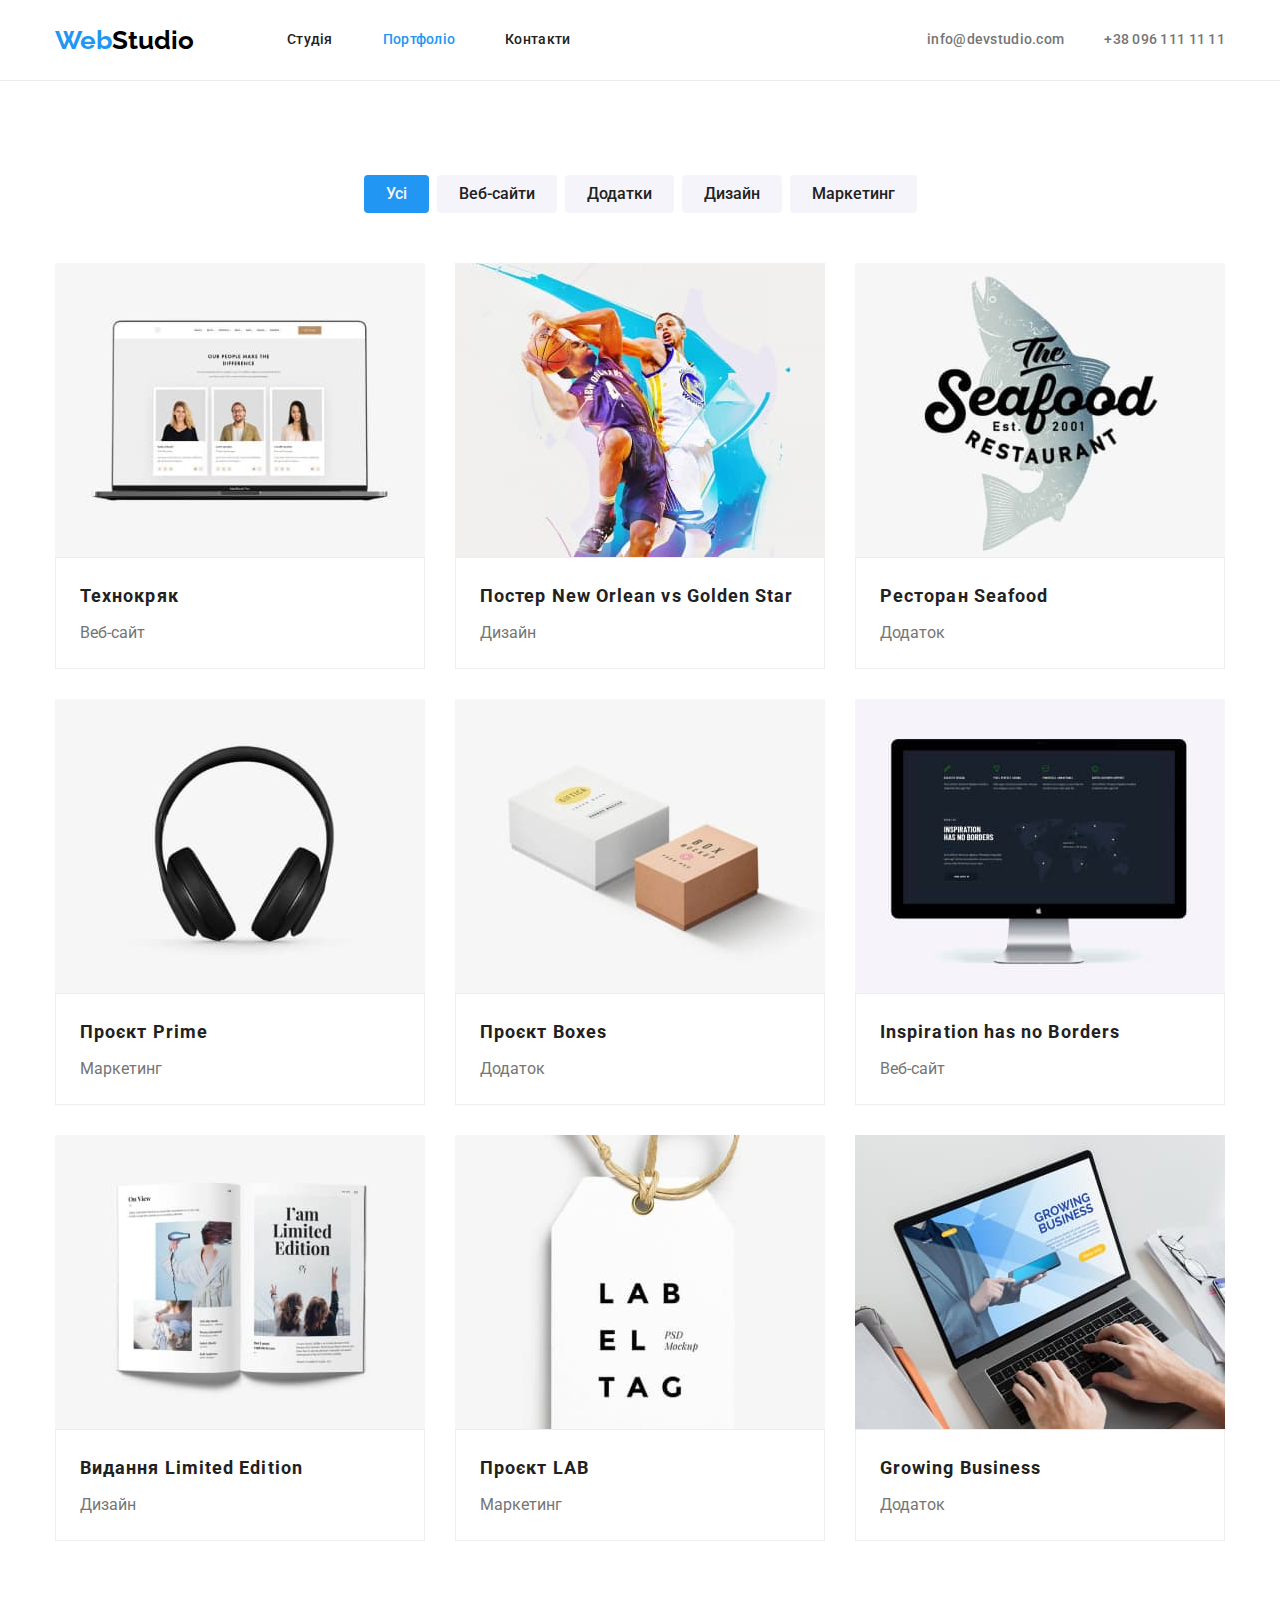
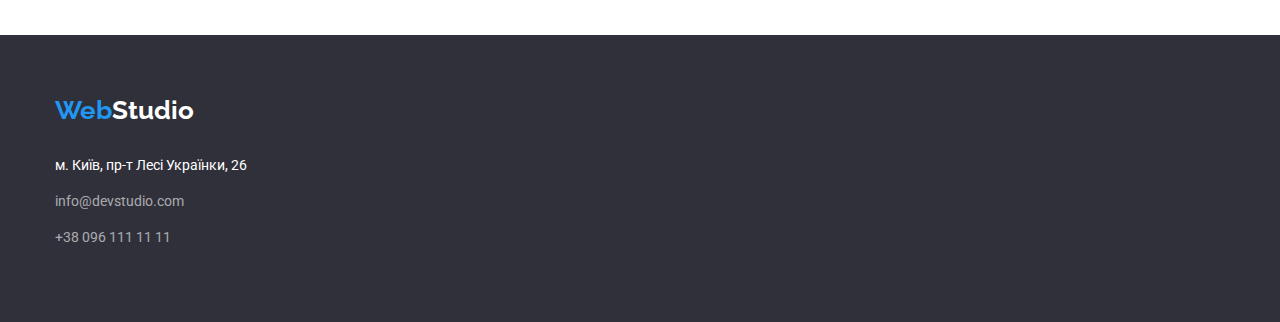
==== portfolio.html @ 4dd289cd "Initial commit" ====
<!DOCTYPE html>
<html lang="uk">
  <head>
    <meta charset="UTF-8" />
    <meta http-equiv="X-UA-Compatible" content="IE=edge" />
    <meta name="viewport" content="width=device-width, initial-scale=1.0" />
    <title>Портфоліо</title>
    <link
      href="https://fonts.googleapis.com/css2?family=Raleway:wght@700&family=Roboto:wght@400;500;700;900&display=swap"
      rel="stylesheet"
    />
    <link
      rel="stylesheet"
      href="https://cdnjs.cloudflare.com/ajax/libs/modern-normalize/1.1.0/modern-normalize.min.css"
    />
    <link rel="stylesheet" href="./css/styles.css" />
  </head>
  <body>
    <!--Шапка профілю-->
    <header class="header">
      <div class="container main-nav">
        <a href="./index.html" class="logo link"><span class="accent">Web</span>Studio</a>
        <nav class="nav-style">
          <ul class="site-nav list">
            <li class="item"><a href="./index.html" class="link">Студія</a></li>
            <li class="item"><a href="./portfolio.html" class="link current">Портфоліо</a></li>
            <li class="item"><a href="" class="link">Контакти</a></li>
          </ul>
        </nav>
        <ul class="auth-nav list">
          <li class="item">
            <a href="mailto:info@devstudio.com" class="link">info@devstudio.com</a>
          </li>
          <li class="item"><a href="tel:+380961111111" class="link">+38 096 111 11 11</a></li>
        </ul>
      </div>
    </header>
    <main>
      <!--Послуги-->
      <section class="section">
        <div class="container">
          <h1 class="visually-hidden">Портфоліо</h1>
          <ul class="page list">
            <li><button type="button" class="page-button current">Усі</button></li>
            <li><button type="button" class="page-button">Веб-сайти</button></li>
            <li><button type="button" class="page-button">Додатки</button></li>
            <li><button type="button" class="page-button">Дизайн</button></li>
            <li><button type="button" class="page-button">Маркетинг</button></li>
          </ul>
          <ul class="blok list">
            <li class="flex-element">
              <a href="" class="link">
                <img
                  class="images"
                  src="./images/img1.jpg"
                  alt="Технокряк"
                  width="370"
                  height="294"
                />
                <div class="wrapper border">
                  <h2 class="blok-titlle">Технокряк</h2>
                  <p class="blok-text">Веб-сайт</p>
                </div>
              </a>
            </li>
            <li class="flex-element">
              <a href="" class="link">
                <img
                  class="images"
                  src="./images/img2.jpg"
                  alt="Постер New Orlean vs Golden Star"
                  width="370"
                  height="294"
                />
                <div class="wrapper border">
                  <h2 class="blok-titlle">Постер New Orlean vs Golden Star</h2>
                  <p class="blok-text">Дизайн</p>
                </div>
              </a>
            </li>
            <li class="flex-element">
              <a href="" class="link">
                <img
                  class="images"
                  src="./images/img3.jpg"
                  alt="Ресторан Seafood"
                  width="370"
                  height="294"
                />
                <div class="wrapper border">
                  <h2 class="blok-titlle">Ресторан Seafood</h2>
                  <p class="blok-text">Додаток</p>
                </div>
              </a>
            </li>
            <li class="flex-element">
              <a href="" class="link">
                <img
                  class="images"
                  src="./images/img4.jpg"
                  alt="Проєкт Prime"
                  width="370"
                  height="294"
                />
                <div class="wrapper border">
                  <h2 class="blok-titlle">Проєкт Prime</h2>
                  <p class="blok-text">Маркетинг</p>
                </div>
              </a>
            </li>
            <li class="flex-element">
              <a href="" class="link">
                <img
                  class="images"
                  src="./images/img5.jpg"
                  alt="Проєкт Boxes"
                  width="370"
                  height="294"
                />
                <div class="wrapper border">
                  <h2 class="blok-titlle">Проєкт Boxes</h2>
                  <p class="blok-text">Додаток</p>
                </div>
              </a>
            </li>
            <li class="flex-element">
              <a href="" class="link">
                <img
                  class="images"
                  src="./images/img6.jpg"
                  alt="Inspiration has no Borders"
                  width="370"
                  height="294"
                />
                <div class="wrapper border">
                  <h2 class="blok-titlle">Inspiration has no Borders</h2>
                  <p class="blok-text">Веб-сайт</p>
                </div>
              </a>
            </li>
            <li class="flex-element">
              <a href="" class="link">
                <img
                  class="images"
                  src="./images/img7.jpg"
                  alt="Видання Limited Edition"
                  width="370"
                  height="294"
                />
                <div class="wrapper border">
                  <h2 class="blok-titlle">Видання Limited Edition</h2>
                  <p class="blok-text">Дизайн</p>
                </div>
              </a>
            </li>
            <li class="flex-element">
              <a href="" class="link">
                <img
                  class="images"
                  src="./images/img8.jpg"
                  alt="Проєкт LAB"
                  width="370"
                  height="294"
                />
                <div class="wrapper border">
                  <h2 class="blok-titlle">Проєкт LAB</h2>
                  <p class="blok-text">Маркетинг</p>
                </div>
              </a>
            </li>
            <li class="flex-element">
              <a href="" class="link">
                <img
                  class="images"
                  src="./images/img9.jpg"
                  alt="Growing Business"
                  width="370"
                  height="294"
                />
                <div class="wrapper border">
                  <h2 class="blok-titlle">Growing Business</h2>
                  <p class="blok-text">Додаток</p>
                </div>
              </a>
            </li>
          </ul>
        </div>
      </section>
    </main>
    <!--Футер-->
    <footer class="footer">
      <div class="container">
        <a href="./index.html" class="logo link retreat"><span class="accent">Web</span>Studio</a>
        <address>
          <ul class="footer-nav list">
            <li class="footer-style">
              <a href="https://goo.gl/maps/CPtrU1FHBa2aNyZL9" class="adress link"
                >м. Київ, пр-т Лесі Українки, 26</a
              >
            </li>
            <li class="footer-style">
              <a href="mailto:info@devstudio.com" class="contacts link">info@devstudio.com</a>
            </li>
            <li class="footer-style">
              <a href="tel:+380961111111" class="contacts link">+38 096 111 11 11</a>
            </li>
          </ul>
        </address>
      </div>
    </footer>
  </body>
</html>
---- css/styles.css ----
html {
    box-sizing: border-box;
}
*,
*::before,
*::after {
    box-sizing: inherit;
}

h1, h2, h3, p, ul {
    margin-top: 0px;
    margin-bottom: 0px;
}

:root {
    --primary-text-color: #212121;
    --tittle-text-color: #757575;
    --accent-color-blue: #2196F3;
    --accent-color-white: #FFFFFF;
    --additional-text-color: #000000;
    --background-color-gray: #2F303A;
    --additional-text-transparent : rgba(255, 255, 255, 0.6);
    --background-color-for-button : #F5F4FA;
    --border-for-header-color: #ECECEC;
    --border-for-card-color:#EEEEEE;
}

body{
    color: var(--primary-text-color);
    font-family: Roboto, sans-serif; 
} 
/* Загальні налаштування */
.container {
    margin-left: auto;
    margin-right: auto;
    padding-left: 15px;
    padding-right: 15px;
    width: 1200px;
}
.images {
    display: block;
    max-width: 100%;
    height: auto;
}
.section {
    padding: 94px 0;
}
.no-padding {
    padding-top: 0;
}
.list {
    list-style: none;
    padding-left: 0;
}
.link {
    text-decoration: none;
}  

/* Шапка */
.header {
    border-bottom: 1px solid var(--border-for-header-color);
}
.logo{
    color: var(--additional-text-color);
    font-family: Raleway, sans-serif;
    font-weight: 700;
    font-size: 26px;
    line-height: 1.19;
}
.accent{
    color: var(--accent-color-blue);
}
.site-nav, .auth-nav {
    font-weight: 500;
    font-size: 14px;
    line-height: 1.14;
    letter-spacing: 0.02em;
}
.site-nav {
    display: flex;
    padding-left: 0;
}
.auth-nav {
    display: flex;
    margin-left: auto;
}
.site-nav .item + .item {
    margin-left: 50px;
}
.auth-nav .item + .item {
    margin-left: 40px;
}
.site-nav .link {
    display: block;
    padding: 32px 0;
    color: var(--primary-text-color);    
}
.site-nav .link:hover, .site-nav .link:focus {
    color: var(--accent-color-blue)
}
.site-nav .current {
    color: var(--accent-color-blue);
}
.auth-nav .link {
    color: var(--tittle-text-color);
}
.auth-nav .link:hover, .auth-nav .link:focus{
    color: var(--accent-color-blue);
}
.auth-nav .current {
    color: var(--accent-color-blue); 
}
.main-nav {
    display: flex;
    align-items: center;
}
.nav-style { 
    margin-left: 93px;
}

/* Герой */
.hero {
    padding: 200px 0;
    text-align: center;
    background-color: var(--background-color-gray);
    letter-spacing: 0.06em;
}
.hero .hero-titlle {
    text-transform: uppercase;
    margin: 0 auto 30px;
    width: 696px;
    color: var(--accent-color-white);
    font-weight: 900;
    font-size: 44px;
    line-height: 1.36;
}
.hero-button {
    display: inline;
    padding: 10px 24px;
    width: 200px;
    border: none;
    border-radius: 4px;
    cursor: pointer;
    color: var(--accent-color-white);
    background-color: var(--accent-color-blue);
    font-family: inherit;
    font-weight: 700;
    font-size: 16px;
    line-height: 1.88;
    
}
.hero-button:hover, .hero-button:focus {
    background-color: #188CE8;
}

/* Переваги */
.position {
    display: flex;
    gap: 30px;
}
.visually-hidden {
    position: absolute;
    white-space: nowrap;
    width: 1px;
    height: 1px;
    overflow: hidden;
    clip: rect(0 0 0 0);
    clip-path: inset(50%);
    margin: -1px;
}
.advantage-style {
    width: 270px;
}
.section-text, .aside-text { 
    color: var(--tittle-text-color);
}
.section-titlle {
    margin-bottom: 10px;
    font-weight: 700;
    font-size: 14px;
    line-height: 1.14;
    text-transform: uppercase;
}
.section-text {
    font-size: 14px;
    line-height: 1.7;
}

/* Приклади робіт та Працівники*/
.exemple {
    display: flex;
    gap: 30px;
}
.heading {
    margin-bottom: 50px;
    font-weight: 700;
    font-size: 36px;
    line-height: 1.17;
    text-align: center;
}
.aside-titlle {
    margin-bottom: 10px;
    font-weight: 500;
    font-size: 16px;
    line-height: 1.19;
}
.aside-text {
    font-size: 16px;
    line-height: 1.19;
}
.design {
    background-color: var(--background-color-for-button);
}
.design-color {
    background-color: var(--accent-color-white);
    padding: 30px 0;
    width: 270px;
    text-align: center;
    border-radius: 0px 0px 4px 4px;
}
.team {
    display: flex;
    gap: 30px;
}

/* Футер */
.footer {
    background-color: var(--background-color-gray);
    padding: 60px 0;
}
.retreat {
    display: block ;
    margin-bottom: 28px;
}
.footer .logo {
    color: var(--accent-color-white);
}
.footer-nav .adress {
    color: var(--accent-color-white);
    font-size: 14px;
    line-height: 1.71;
    font-style: normal;
}
.footer-nav .adress:hover,
.footer-nav .adress:focus {
    color: var(--accent-color-blue);
}
.footer-nav .contacts {
    color: var(--additional-text-transparent);
    font-size: 14px;
    line-height: 1.71;
    font-style: normal;
}
.footer-nav .contacts:hover,
.footer-nav .contacts:focus {
    color: var(--accent-color-blue);
}
.footer-style {
    margin-bottom: 12px;
}
.no-margin {
    margin-bottom: 0;
}
/* Додаткове оформлення для Портфоліо */
/* Кнопки */
.page .page-button {
    display: inline;
    border: transparent;
    border-radius: 4px;
    padding: 6px 22px;
    cursor: pointer;
    color: var(--primary-text-color);
    background-color: var(--background-color-for-button);
    font-family: inherit;
    font-weight: 500;
    font-size: 16px;
    line-height: 1.63;
    text-align: center;
}
.wrapper {
    padding: 20px 24px;
}
.border {
    border: 1px solid var(--border-for-card-color);
}
.page {
    display: flex;
    justify-content: center;
    gap: 8px;
    margin-bottom: 50px;
}
.page .page-button:hover, .page .page-button:focus {
    color: var(--accent-color-white);
    background-color: var(--accent-color-blue);
}
.page .current {
    color: var(--background-color-for-button);
    background-color: var(--accent-color-blue);
}

/* Герой Портфоліо */
.blok .blok-titlle {
    margin-bottom: 4px;
    color: var(--primary-text-color);
    font-size: 18px;
    line-height: 2;
    letter-spacing: 0.06em;
    text-decoration: none;
    
}
.blok .blok-text {
    text-decoration: none;
    color: var(--tittle-text-color);
    font-size: 16px;
    line-height: 1.88;
}
.blok {
    display: flex;
    flex-wrap: wrap;
    gap: 30px;
}
.flex-element {
    width: calc((100% - 60px) / 3);
}
.flex-element :nth-child(3n) {
    margin-right: 0;
}
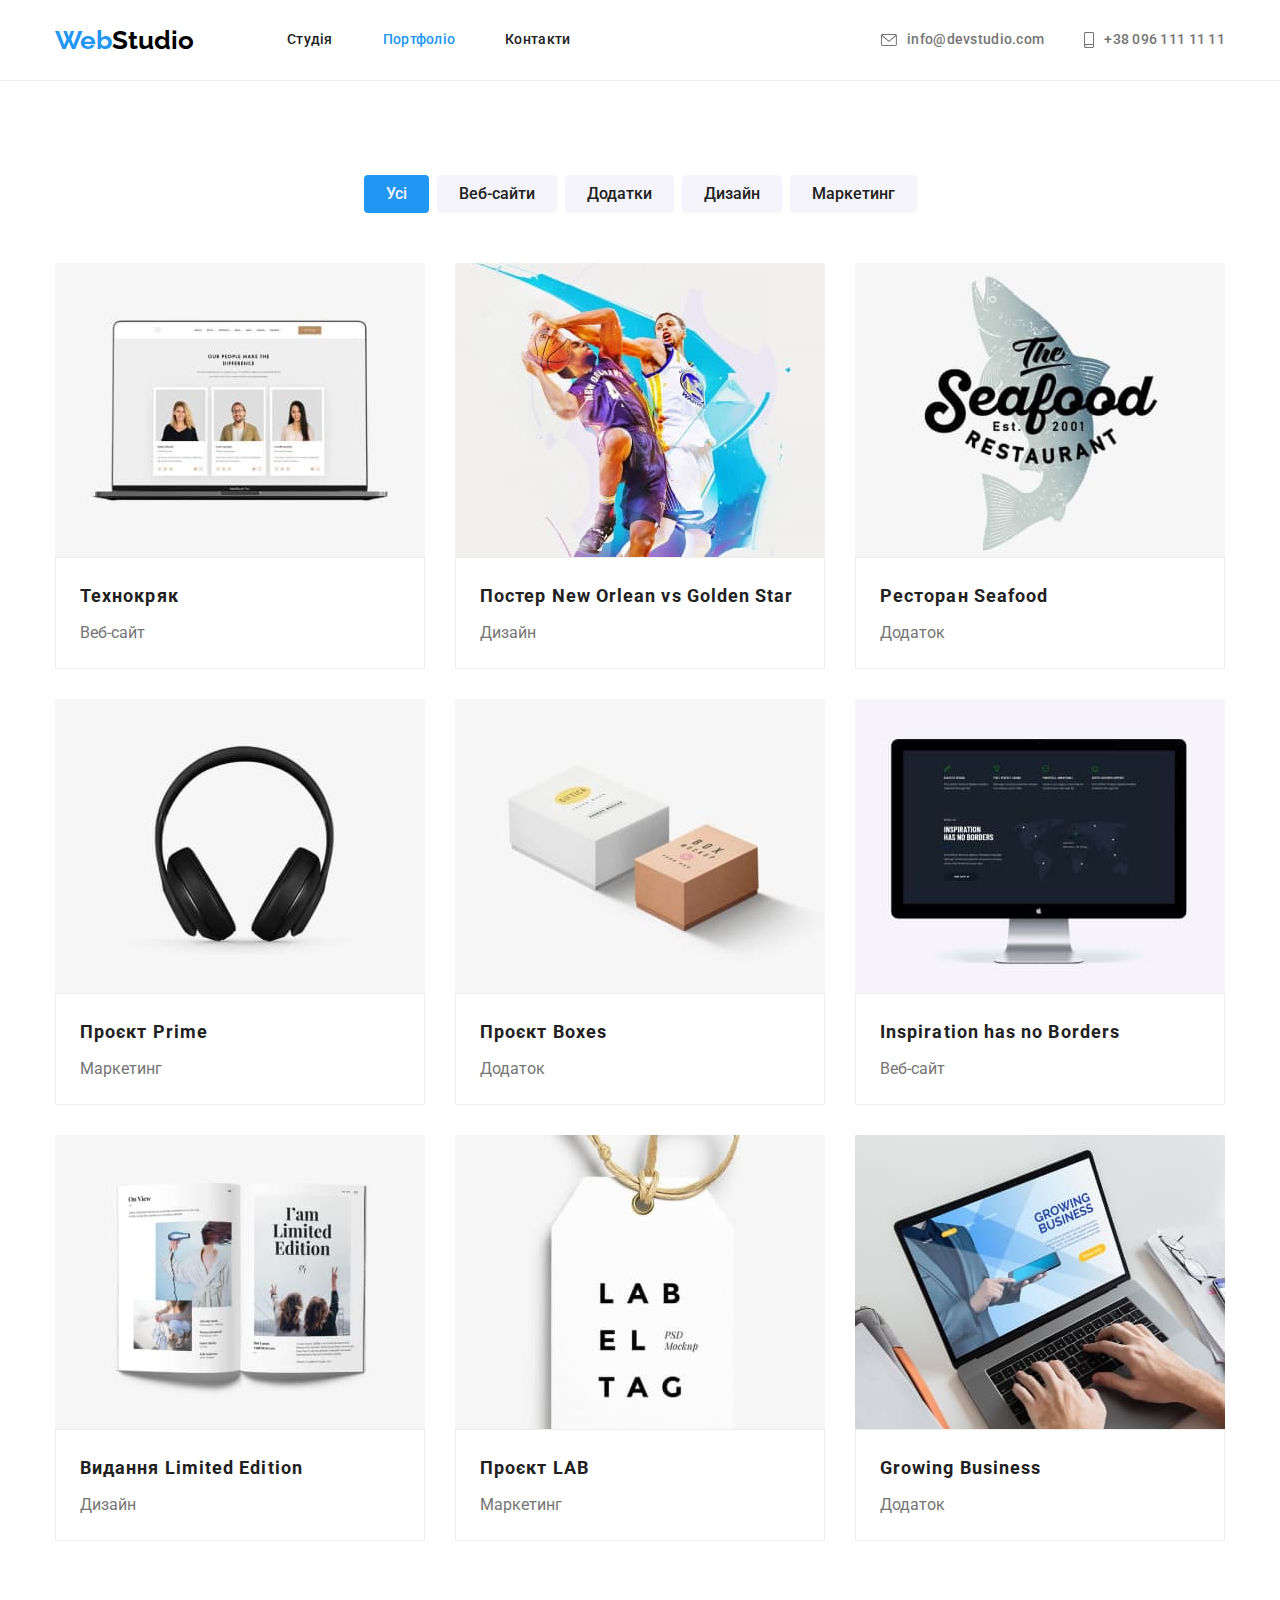
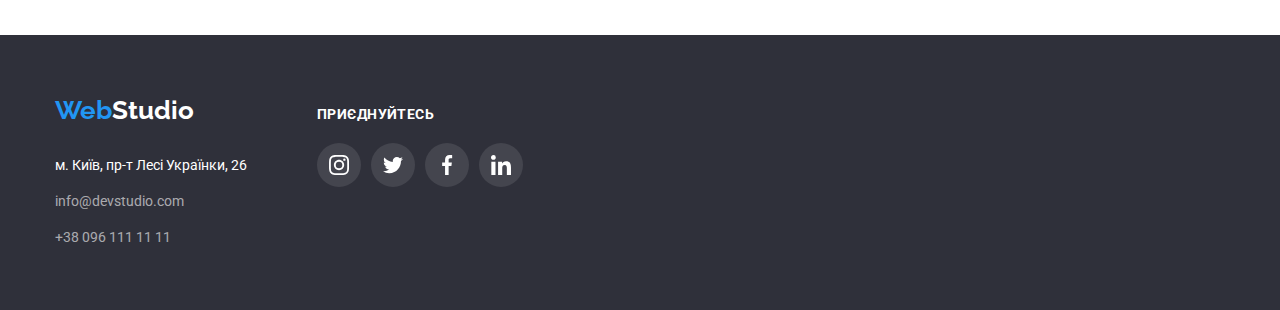
==== commit b7567207: "Додала іконки" ====
--- a/portfolio.html
+++ b/portfolio.html
@@ -29,9 +29,17 @@
         </nav>
         <ul class="auth-nav list">
           <li class="item">
-            <a href="mailto:info@devstudio.com" class="link">info@devstudio.com</a>
+            <a href="mailto:info@devstudio.com" class="link">
+              <svg width="16" height="12">
+                <use href="./images/icons.svg#icon-mail"></use>
+              </svg>
+              info@devstudio.com</a>
           </li>
-          <li class="item"><a href="tel:+380961111111" class="link">+38 096 111 11 11</a></li>
+          <li class="item"><a href="tel:+380961111111" class="link">
+            <svg width="10" height="16">
+              <use href="./images/icons.svg#icon-phone"></use>
+            </svg>
+            +38 096 111 11 11</a></li>
         </ul>
       </div>
     </header>
@@ -49,7 +57,7 @@
           </ul>
           <ul class="blok list">
             <li class="flex-element">
-              <a href="" class="link">
+              <a href="" class="link shadow-services">
                 <img
                   class="images"
                   src="./images/img1.jpg"
@@ -64,7 +72,7 @@
               </a>
             </li>
             <li class="flex-element">
-              <a href="" class="link">
+              <a href="" class="link shadow-services">
                 <img
                   class="images"
                   src="./images/img2.jpg"
@@ -79,7 +87,7 @@
               </a>
             </li>
             <li class="flex-element">
-              <a href="" class="link">
+              <a href="" class="link shadow-services">
                 <img
                   class="images"
                   src="./images/img3.jpg"
@@ -94,7 +102,7 @@
               </a>
             </li>
             <li class="flex-element">
-              <a href="" class="link">
+              <a href="" class="link shadow-services">
                 <img
                   class="images"
                   src="./images/img4.jpg"
@@ -109,7 +117,7 @@
               </a>
             </li>
             <li class="flex-element">
-              <a href="" class="link">
+              <a href="" class="link shadow-services">
                 <img
                   class="images"
                   src="./images/img5.jpg"
@@ -124,7 +132,7 @@
               </a>
             </li>
             <li class="flex-element">
-              <a href="" class="link">
+              <a href="" class="link shadow-services">
                 <img
                   class="images"
                   src="./images/img6.jpg"
@@ -139,7 +147,7 @@
               </a>
             </li>
             <li class="flex-element">
-              <a href="" class="link">
+              <a href="" class="link shadow-services">
                 <img
                   class="images"
                   src="./images/img7.jpg"
@@ -154,7 +162,7 @@
               </a>
             </li>
             <li class="flex-element">
-              <a href="" class="link">
+              <a href="" class="link shadow-services">
                 <img
                   class="images"
                   src="./images/img8.jpg"
@@ -169,7 +177,7 @@
               </a>
             </li>
             <li class="flex-element">
-              <a href="" class="link">
+              <a href="" class="link shadow-services">
                 <img
                   class="images"
                   src="./images/img9.jpg"
@@ -189,8 +197,9 @@
     </main>
     <!--Футер-->
     <footer class="footer">
-      <div class="container">
-        <a href="./index.html" class="logo link retreat"><span class="accent">Web</span>Studio</a>
+      <div class="container footer-box">
+        <div>
+          <a href="./index.html" class="logo link retreat"><span class="accent">Web</span>Studio</a>
         <address>
           <ul class="footer-nav list">
             <li class="footer-style">
@@ -201,11 +210,45 @@
             <li class="footer-style">
               <a href="mailto:info@devstudio.com" class="contacts link">info@devstudio.com</a>
             </li>
-            <li class="footer-style">
+            <li class="footer-style no-margin">
               <a href="tel:+380961111111" class="contacts link">+38 096 111 11 11</a>
             </li>
           </ul>
         </address>
+        </div>
+        <div>
+          <h2 class="footer-titlle">Приєднуйтесь</h2>
+          <ul class="join-social-links list">
+            <li class="list-item">
+              <a href="#" class="socials-link" >
+                <svg width="20" height="20"> 
+                  <use href="./images/icons.svg#icon-instagram"></use>
+                </svg>
+              </a>
+            </li>
+            <li class="list-item">
+              <a href="#" class="socials-link">
+                <svg width="20" height="20"> 
+                  <use href="./images/icons.svg#icon-twitter"></use>
+                </svg>
+              </a>
+            </li>
+            <li class="list-item">
+              <a href="#" class="socials-link">
+                <svg width="20" height="20"> 
+                  <use href="./images/icons.svg#icon-facebook"></use>
+                </svg>
+              </a>
+            </li>
+            <li class="list-item">
+              <a href="#" class="socials-link">
+                <svg width="20" height="20"> 
+                  <use href="./images/icons.svg#icon-linkedin"></use>
+                </svg>
+              </a>
+            </li>
+          </ul>
+        </div>
       </div>
     </footer>
   </body>
--- a/css/styles.css
+++ b/css/styles.css
@@ -23,6 +23,8 @@
     --background-color-for-button : #F5F4FA;
     --border-for-header-color: #ECECEC;
     --border-for-card-color:#EEEEEE;
+    --social-link-color:#AFB1B8;
+    --footer-background-icon:rgba(255, 255, 255, 0.1);
 }
 
 body{
@@ -82,6 +84,7 @@
 }
 .auth-nav {
     display: flex;
+    align-items: center;
     margin-left: auto;
 }
 .site-nav .item + .item {
@@ -93,7 +96,7 @@
 .site-nav .link {
     display: block;
     padding: 32px 0;
-    color: var(--primary-text-color);    
+    color: var(--primary-text-color);   
 }
 .site-nav .link:hover, .site-nav .link:focus {
     color: var(--accent-color-blue)
@@ -102,10 +105,17 @@
     color: var(--accent-color-blue);
 }
 .auth-nav .link {
+    display: flex;
+    gap: 10px;
+    align-items: center;
+    padding-top: 32px;
+    padding-bottom: 32px;
     color: var(--tittle-text-color);
+    fill: var(--tittle-text-color);
 }
 .auth-nav .link:hover, .auth-nav .link:focus{
     color: var(--accent-color-blue);
+    fill: var(--accent-color-blue);
 }
 .auth-nav .current {
     color: var(--accent-color-blue); 
@@ -122,8 +132,21 @@
 .hero {
     padding: 200px 0;
     text-align: center;
+    letter-spacing: 0.06em;
+}
+.ovarlay {
+    max-width: 1600px;
+    height: 600px;
+    margin-right: auto;
+    margin-left: auto;
+    background-image: linear-gradient(to right,
+    rgba(47, 48, 58, 0.4),
+    rgba(47, 48, 58, 0.4)),
+    url("../images/background.jpg");
+    border: 1px solid #000000;
     background-color: var(--background-color-gray);
-    letter-spacing: 0.06em;
+    background-position: center;
+    background-size: cover;
 }
 .hero .hero-titlle {
     text-transform: uppercase;
@@ -169,7 +192,14 @@
     margin: -1px;
 }
 .advantage-style {
+    display: flex;
+    align-items: center;
+    justify-content: center;
+    margin-bottom: 30px;
+    background-color: var(--background-color-for-button);
+    border-radius: 4px;
     width: 270px;
+    height: 120px;
 }
 .section-text, .aside-text { 
     color: var(--tittle-text-color);
@@ -187,6 +217,34 @@
 }
 
 /* Приклади робіт та Працівники*/
+.socials-list {
+    display: flex;
+    align-items: center;
+    justify-content: center;
+    gap: 10px;
+    padding-right: 32px;
+    padding-left: 32px;
+    list-style: none;
+}
+.list-item {
+    width: 44px;
+    height: 44px;
+}
+.socials-link {
+    display: flex;
+    align-items: center;
+    justify-content: center;
+    width: 100%;
+    height: 100%;
+    fill: var(--social-link-color);
+    background-color: var(--accent-color-white);
+    border-radius: 50%;
+
+}
+.socials-link:hover {
+    background-color: var(--accent-color-blue);
+    fill: var(--accent-color-white);
+}
 .exemple {
     display: flex;
     gap: 30px;
@@ -207,6 +265,7 @@
 .aside-text {
     font-size: 16px;
     line-height: 1.19;
+    margin-bottom: 16px;
 }
 .design {
     background-color: var(--background-color-for-button);
@@ -222,7 +281,35 @@
     display: flex;
     gap: 30px;
 }
-
+.shadov-employees {
+    box-shadow: 0px 1px 3px rgba(0, 0, 0, 0.12), 0px 1px 1px rgba(0, 0, 0, 0.14), 0px 2px 1px rgba(0, 0, 0, 0.2);
+}
+/* Постійні клієнти */
+.client-company {
+    display: flex;
+    gap: 30px;
+    align-items: center;
+    justify-content: center;
+    list-style: none;
+}
+.client-list {
+    width: 170px;
+    height: 92px;
+}
+.client-icon {
+    display: flex;
+    align-items: center;
+    justify-content: center;
+    width: 100%;
+    height: 100%;
+    fill: var(--social-link-color);
+    border: 1px solid var(--social-link-color);
+    border-radius: 4px;
+}
+.client-icon:hover {
+    background-color: var(--accent-color-white);
+    fill: var(--accent-color-blue);
+}
 /* Футер */
 .footer {
     background-color: var(--background-color-gray);
@@ -261,6 +348,46 @@
 .no-margin {
     margin-bottom: 0;
 }
+/* Приєднуйтесь */
+.footer-titlle {
+    margin-bottom: 20px;
+    color: var(--accent-color-white);
+    font-weight: 700;
+    font-size: 14px;
+    line-height: 1.14;
+    letter-spacing: 0.03em;
+    text-transform: uppercase;
+}
+.join-social-links {
+    display: flex;
+    align-items: center;
+    gap: 10px;
+    justify-content: center;
+}
+.list-item {
+    width: 44px;
+    height: 44px;
+    border-radius: 4px;
+}
+.socials-link {
+    display: flex;
+    align-items: center;
+    justify-content: center;
+    width: 100%;
+    height: 100%;
+    fill: var(--accent-color-white); 
+    background-color: var(--footer-background-icon); 
+}
+
+.socials-link:hover {
+    background-color: var(--accent-color-blue);
+}
+.footer-box {
+    display: flex;
+    align-items: baseline;
+    gap: 70px;
+}
+
 /* Додаткове оформлення для Портфоліо */
 /* Кнопки */
 .page .page-button {
@@ -292,6 +419,7 @@
 .page .page-button:hover, .page .page-button:focus {
     color: var(--accent-color-white);
     background-color: var(--accent-color-blue);
+    box-shadow: 0px 3px 1px rgba(0, 0, 0, 0.1), 0px 1px 2px rgba(0, 0, 0, 0.08), 0px 2px 2px rgba(0, 0, 0, 0.12);
 }
 .page .current {
     color: var(--background-color-for-button);
@@ -325,3 +453,7 @@
 .flex-element :nth-child(3n) {
     margin-right: 0;
 }
+.shadow-services:hover {
+    display: block;
+    box-shadow: 0px 1px 1px rgba(0, 0, 0, 0.12), 0px 4px 4px rgba(0, 0, 0, 0.06), 1px 4px 6px rgba(0, 0, 0, 0.16);
+}